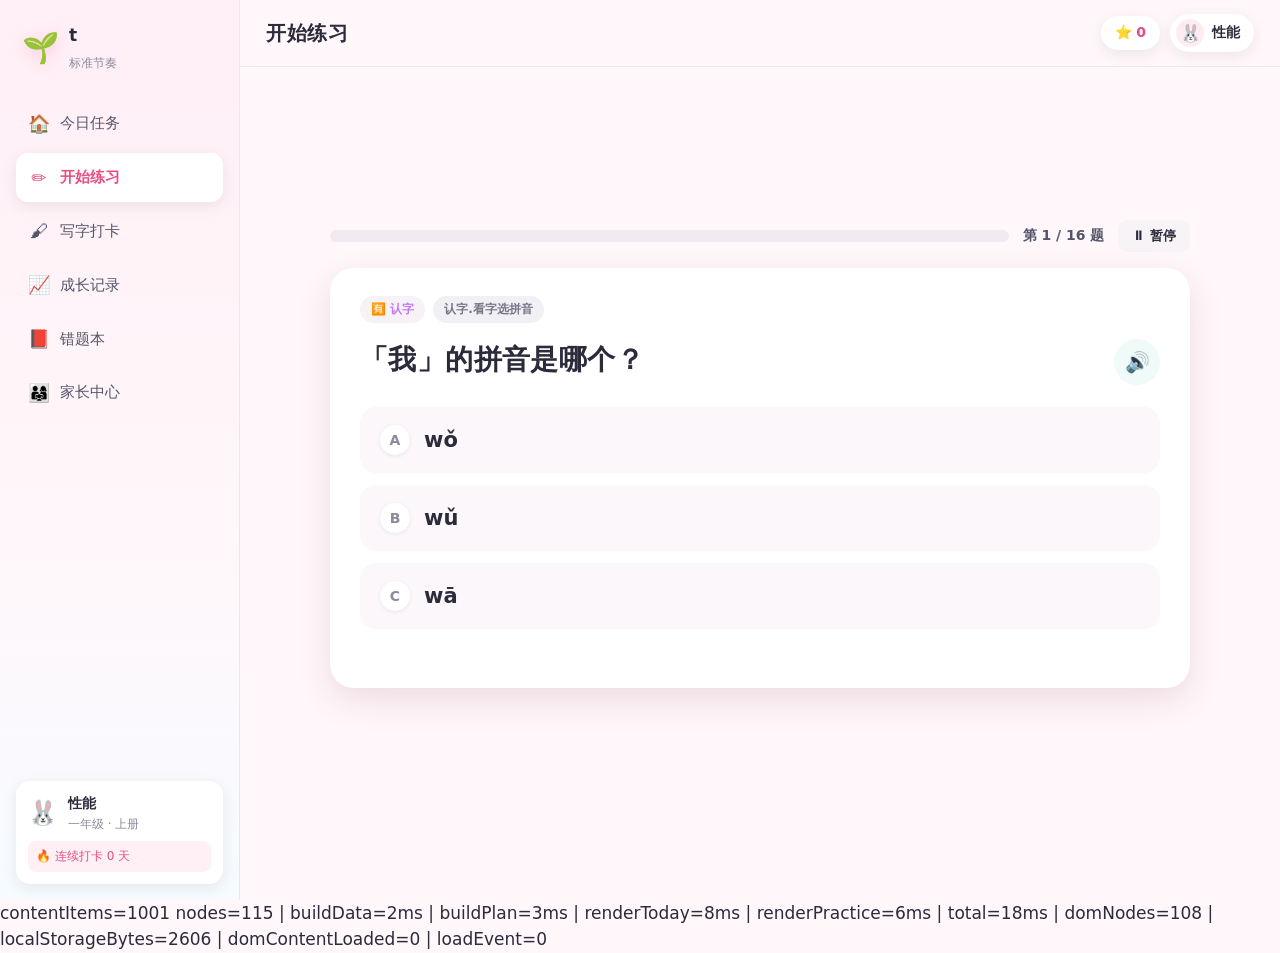
==== tools/perf.html @ 9d0deb40 "feat(S7/S8): 打印扩展、空态兜底、专注模式与自测补全 - 打印：支持错题复习单（#/print?ids=）与指定节点（#/print?node=），错题本/家长中心加入口 - 练习页进入专" ====
<!DOCTYPE html>
<html lang="zh-CN"><head><meta charset="UTF-8"><title>perf</title>
<link rel="stylesheet" href="../assets/css/app.css"></head>
<body>
<div id="app" class="app" hidden>
  <aside class="sidebar"><div class="brand"><span class="brand-emoji">🌱</span><div class="brand-text"><b>t</b><small id="brand-sub"></small></div></div>
  <nav class="side-nav" id="side-nav"></nav><div class="side-kid" id="side-kid"></div></aside>
  <main class="main"><header class="topbar"><div class="topbar-left"><button class="icon-btn only-mobile" id="btn-menu">☰</button><h1 id="page-title">今日任务</h1></div>
  <div class="topbar-right"><div class="star-chip" id="star-chip">⭐</div><button class="kid-chip" id="kid-chip"></button></div></header>
  <div id="view" class="view"></div></main>
  <nav class="bottom-tabs" id="bottom-tabs"></nav>
</div>
<div id="boot" class="boot" hidden></div><div id="modal-root"></div><div id="toast-root" class="toast-root"></div><div id="fx-root" class="fx-root"></div>
<div id="out">running</div>
<script src="../assets/js/util.js"></script>
<script src="../assets/js/store.js"></script>
<script src="../assets/js/schedule.js"></script>
<script src="../assets/js/tts.js"></script>
<script src="../assets/js/task.js"></script>
<script src="../assets/js/charts.js"></script>
<script src="../assets/js/export.js"></script>
<script src="../assets/js/ai.js"></script>
<script src="../content/chars-db.js"></script>
<script src="../content/writing-1a.js"></script>
<script src="../content/yw-1a.js"></script>
<script src="../content/sx-1a.js"></script>
<script src="../assets/js/content.js"></script>
<script src="../assets/js/app.js"></script>
<script src="../assets/js/pages/setup.js"></script>
<script src="../assets/js/pages/today.js"></script>
<script src="../assets/js/pages/practice.js"></script>
<script src="../assets/js/pages/writing.js"></script>
<script src="../assets/js/pages/done.js"></script>
<script src="../assets/js/pages/growth.js"></script>
<script src="../assets/js/pages/mistakes.js"></script>
<script src="../assets/js/pages/parent.js"></script>
<script src="../assets/js/pages/review.js"></script>
<script src="../assets/js/pages/print.js"></script>
<script>
(function(){
  var t0 = performance.now();
  Store.wipeAll();
  Store.kids.add({name:'性能', avatar:'🐰', pace:'standard'});
  var tData = performance.now();
  Task.ensure(U.today());
  var tPlan = performance.now();
  location.hash = '#/today'; App.render();
  var tRender = performance.now();
  location.hash = '#/practice?slot=0'; App.render();
  var tPrac = performance.now();
  var nav = performance.getEntriesByType ? performance.getEntriesByType('navigation')[0] : null;
  var stats = Content.stats();
  var size = 0;
  try { for (var i=0;i<localStorage.length;i++){ var k=localStorage.key(i); if(k.indexOf('wb2_')===0) size += (localStorage.getItem(k)||'').length*2; } } catch(e){}
  var lines = [
    'contentItems=' + (stats.ywItems + stats.sxItems) + ' nodes=' + (stats.ywNodes + stats.sxNodes),
    'buildData=' + (tData-t0).toFixed(0) + 'ms',
    'buildPlan=' + (tPlan-tData).toFixed(0) + 'ms',
    'renderToday=' + (tRender-tPlan).toFixed(0) + 'ms',
    'renderPractice=' + (tPrac-tRender).toFixed(0) + 'ms',
    'total=' + (tPrac-t0).toFixed(0) + 'ms',
    'domNodes=' + document.getElementsByTagName('*').length,
    'localStorageBytes=' + size,
    'domContentLoaded=' + (nav ? nav.domContentLoadedEventEnd.toFixed(0) : '?'),
    'loadEvent=' + (nav ? nav.loadEventEnd.toFixed(0) : '?')
  ];
  document.getElementById('out').textContent = lines.join(' | ');
})();
</script></body></html>
---- assets/css/app.css ----
/* ============================================================
   宝贝每日一练 · 全站样式
   令牌沿用「宝贝学习乐园」，PC 优先，向下适配 iPad / 手机
   ============================================================ */

:root{
  --pink:#FF6B9D;
  --pink-d:#E84E82;
  --blue:#4ECDC4;
  --yellow:#FFE66D;
  --green:#95E67E;
  --purple:#C47AFF;
  --orange:#FFA45B;

  --ink:#2B2B3C;
  --ink-2:#55556A;
  --muted:#8B8B9E;
  --bg:#FFF7FA;
  --bg-2:#FDF2F7;
  --card:#FFFFFF;
  --line:#F2E4EC;

  --sub-chars:var(--purple);
  --sub-pinyin:var(--blue);
  --sub-math:var(--orange);
  --sub-writing:var(--green);

  --r-card:16px;
  --r-btn:12px;
  --shadow:0 4px 15px rgba(0,0,0,.08);
  --shadow-lg:0 12px 32px rgba(150,80,110,.16);

  --fs-body:17px;
  --fs-kid:20px;
  --fs-stem:28px;

  --side-w:240px;
  --font:"PingFang SC","Microsoft YaHei","Hiragino Sans GB","Noto Sans CJK SC",system-ui,-apple-system,"Segoe UI",sans-serif;
  --font-kai:"KaiTi","STKaiti","Kaiti SC","Songti SC",serif;
}

*{box-sizing:border-box;-webkit-tap-highlight-color:transparent}
html,body{margin:0;padding:0}
body{
  font-family:var(--font);
  font-size:var(--fs-body);
  color:var(--ink);
  background:var(--bg);
  line-height:1.55;
  -webkit-font-smoothing:antialiased;
}
button{font-family:inherit;font-size:inherit;cursor:pointer;border:none;background:none;color:inherit}
input,select,textarea{font-family:inherit;font-size:inherit;color:inherit}
h1,h2,h3,h4,p{margin:0}
a{color:var(--pink);text-decoration:none}
img{max-width:100%;display:block}
[hidden]{display:none !important}
::selection{background:rgba(255,107,157,.2)}

/* ---------- 骨架 ---------- */
.app{
  display:grid;
  grid-template-columns:var(--side-w) minmax(0,1fr);
  min-height:100vh;
}
.sidebar{
  position:sticky;top:0;height:100vh;
  display:flex;flex-direction:column;gap:8px;
  padding:22px 16px 16px;
  background:linear-gradient(180deg,#FFEFF6 0%,#FFF7FA 60%,#F6FBFF 100%);
  border-right:1px solid var(--line);
}
.brand{display:flex;align-items:center;gap:10px;padding:0 6px 16px}
.brand-emoji{font-size:30px;filter:drop-shadow(0 4px 8px rgba(255,107,157,.3))}
.brand-text b{display:block;font-size:17px;letter-spacing:.5px}
.brand-text small{color:var(--muted);font-size:12px}
.side-nav{display:flex;flex-direction:column;gap:4px}
.side-nav a{
  display:flex;align-items:center;gap:10px;
  padding:11px 12px;border-radius:12px;color:var(--ink-2);
  font-size:15px;font-weight:500;
  transition:background .15s,color .15s,transform .15s;
}
.side-nav a .ni{font-size:18px;width:22px;text-align:center}
.side-nav a:hover{background:#fff;color:var(--ink)}
.side-nav a.active{background:#fff;color:var(--pink-d);box-shadow:var(--shadow);font-weight:700}
.side-kid{margin-top:auto;background:#fff;border-radius:14px;padding:12px;box-shadow:var(--shadow)}
.side-kid .sk-row{display:flex;align-items:center;gap:10px}
.side-kid .sk-avatar{font-size:24px}
.side-kid .sk-name{font-weight:700;font-size:14px}
.side-kid .sk-meta{font-size:12px;color:var(--muted)}
.side-kid .sk-streak{margin-top:8px;font-size:12px;color:var(--pink-d);background:#FFF0F6;border-radius:8px;padding:6px 8px}

.main{min-width:0;display:flex;flex-direction:column}
.topbar{
  position:sticky;top:0;z-index:20;
  display:flex;align-items:center;justify-content:space-between;gap:12px;
  padding:14px 26px;background:rgba(255,247,250,.9);backdrop-filter:blur(10px);
  border-bottom:1px solid var(--line);
}
.topbar-left{display:flex;align-items:center;gap:10px;min-width:0}
.topbar h1{font-size:20px;font-weight:800;letter-spacing:.5px;white-space:nowrap;overflow:hidden;text-overflow:ellipsis}
.topbar-right{display:flex;align-items:center;gap:10px}
.icon-btn{width:38px;height:38px;border-radius:11px;background:#fff;box-shadow:var(--shadow);font-size:18px;display:grid;place-items:center}
.star-chip{background:#fff;border-radius:999px;padding:6px 14px;font-size:14px;box-shadow:var(--shadow);white-space:nowrap}
.star-chip b{color:var(--pink-d)}
.kid-chip{
  display:flex;align-items:center;gap:8px;background:#fff;border-radius:999px;
  padding:5px 14px 5px 6px;box-shadow:var(--shadow);font-size:14px;font-weight:600;
}
.kid-chip .kc-avatar{width:28px;height:28px;border-radius:50%;display:grid;place-items:center;font-size:17px;background:#FFF0F6}

.view{padding:22px 26px 60px;width:100%;max-width:1160px;margin:0 auto}
.only-mobile{display:none}
.bottom-tabs{display:none}

/* ---------- 通用组件 ---------- */
.card{background:var(--card);border-radius:var(--r-card);box-shadow:var(--shadow);padding:20px}
.card+.card{margin-top:16px}
.card-title{display:flex;align-items:center;justify-content:space-between;gap:10px;margin-bottom:14px}
.card-title h2{font-size:17px;font-weight:800}
.muted{color:var(--muted)}
.small{font-size:13px}
.tiny{font-size:12px}
.center{text-align:center}
.row{display:flex;align-items:center;gap:10px}
.row.wrap{flex-wrap:wrap}
.spacer{flex:1}
.grid{display:grid;gap:14px}
.g2{grid-template-columns:repeat(2,minmax(0,1fr))}
.g3{grid-template-columns:repeat(3,minmax(0,1fr))}
.g4{grid-template-columns:repeat(4,minmax(0,1fr))}

.btn{
  display:inline-flex;align-items:center;justify-content:center;gap:8px;
  padding:12px 20px;border-radius:var(--r-btn);font-weight:700;font-size:16px;
  background:#fff;color:var(--ink);box-shadow:var(--shadow);
  transition:transform .12s,box-shadow .12s,background .15s;
}
.btn:hover{transform:translateY(-1px);box-shadow:var(--shadow-lg)}
.btn:active{transform:translateY(0) scale(.99)}
.btn[disabled]{opacity:.45;cursor:not-allowed;transform:none;box-shadow:var(--shadow)}
.btn-primary{background:linear-gradient(135deg,var(--pink),#FF8FB6);color:#fff}
.btn-blue{background:linear-gradient(135deg,var(--blue),#79DDD6);color:#0C4A46}
.btn-ghost{background:#fff;box-shadow:inset 0 0 0 1.5px var(--line);color:var(--ink-2)}
.btn-danger{background:#FFF0F2;color:#D93A5B;box-shadow:inset 0 0 0 1.5px #FFD6DE}
.btn-lg{padding:18px 30px;font-size:20px;border-radius:18px;min-height:64px}
.btn-sm{padding:7px 14px;font-size:13px;border-radius:10px;box-shadow:none;background:#F7F3F6}
.btn-block{width:100%}

.pill{display:inline-flex;align-items:center;gap:6px;padding:4px 11px;border-radius:999px;font-size:12px;font-weight:700;background:#F6F2F5;color:var(--ink-2)}
.pill.pink{background:#FFEFF5;color:#D6396F}
.pill.blue{background:#E9FAF8;color:#1B857D}
.pill.green{background:#F0FBE9;color:#4E9B37}
.pill.yellow{background:#FFF9DC;color:#A98A00}
.pill.purple{background:#F6EEFF;color:#8A4BD1}
.pill.gray{background:#F1F0F4;color:#77778A}

.field{display:flex;flex-direction:column;gap:6px;margin-bottom:14px}
.field label{font-size:13px;font-weight:700;color:var(--ink-2)}
.field .hint{font-size:12px;color:var(--muted)}
.input,select.input,textarea.input{
  width:100%;padding:11px 13px;border-radius:11px;border:1.5px solid var(--line);
  background:#fff;outline:none;transition:border-color .15s,box-shadow .15s;
}
.input:focus{border-color:var(--pink);box-shadow:0 0 0 3px rgba(255,107,157,.14)}
textarea.input{min-height:84px;resize:vertical}

.switch{display:inline-flex;align-items:center;gap:10px;cursor:pointer;font-size:14px}
.switch input{display:none}
.switch .track{width:44px;height:26px;border-radius:999px;background:#E8E2E8;position:relative;transition:background .18s;flex:none}
.switch .track::after{content:"";position:absolute;top:3px;left:3px;width:20px;height:20px;border-radius:50%;background:#fff;box-shadow:0 2px 5px rgba(0,0,0,.18);transition:transform .18s}
.switch input:checked+.track{background:var(--pink)}
.switch input:checked+.track::after{transform:translateX(18px)}

.seg{display:inline-flex;background:#F4EFF3;border-radius:12px;padding:4px;gap:2px}
.seg button{padding:8px 16px;border-radius:9px;font-size:14px;font-weight:700;color:var(--ink-2)}
.seg button.on{background:#fff;color:var(--pink-d);box-shadow:0 2px 8px rgba(0,0,0,.08)}

.table{width:100%;border-collapse:collapse;font-size:14px}
.table th{text-align:left;font-size:12px;color:var(--muted);font-weight:700;padding:8px 10px;border-bottom:1px solid var(--line)}
.table td{padding:10px;border-bottom:1px solid #F8F3F6}
.table tr:last-child td{border-bottom:none}

.empty{padding:46px 20px;text-align:center;color:var(--muted)}
.empty .e-emoji{font-size:46px;display:block;margin-bottom:10px}

/* ---------- 引导页 ---------- */
.boot{position:fixed;inset:0;display:grid;place-items:center;background:var(--bg);z-index:50}
.boot-inner{text-align:center;color:var(--muted)}
.boot-emoji{font-size:52px;animation:pop .9s ease-in-out infinite alternate}
@keyframes pop{from{transform:scale(.9) rotate(-4deg)}to{transform:scale(1.06) rotate(4deg)}}

.setup-wrap{max-width:720px;margin:0 auto;padding:40px 20px 80px}
.setup-hero{text-align:center;margin-bottom:26px}
.setup-hero .h-emoji{font-size:56px}
.setup-hero h1{font-size:27px;font-weight:800;margin:10px 0 6px}
.setup-hero p{color:var(--muted);font-size:15px}
.steps{display:flex;gap:8px;justify-content:center;margin-bottom:22px}
.steps .dot{width:9px;height:9px;border-radius:50%;background:#EFDCE5}
.steps .dot.on{background:var(--pink);width:24px;border-radius:99px}
.avatar-pick{display:flex;flex-wrap:wrap;gap:8px}
.avatar-pick button{width:46px;height:46px;border-radius:13px;background:#FAF5F8;font-size:24px;display:grid;place-items:center;border:2px solid transparent}
.avatar-pick button.on{border-color:var(--pink);background:#FFF2F7}

/* ---------- 今日任务 ---------- */
.hero{
  position:relative;overflow:hidden;
  background:linear-gradient(135deg,#FFE3EE 0%,#E9F8FF 55%,#F4EFFF 100%);
  border-radius:22px;padding:24px 26px;margin-bottom:18px;box-shadow:var(--shadow);
}
.hero .h-greet{font-size:15px;color:var(--ink-2);font-weight:600}
.hero h2{font-size:26px;font-weight:800;margin:4px 0 10px}
.hero .h-meta{display:flex;flex-wrap:wrap;gap:8px;margin-bottom:16px}
.hero .h-actions{display:flex;flex-wrap:wrap;gap:10px;align-items:center}
.hero .h-decor{position:absolute;right:18px;bottom:-6px;font-size:74px;opacity:.22;pointer-events:none}

.task-grid{display:grid;grid-template-columns:repeat(4,minmax(0,1fr));gap:14px}
.task-card{
  background:#fff;border-radius:var(--r-card);padding:16px 16px 14px;box-shadow:var(--shadow);
  display:flex;flex-direction:column;gap:8px;position:relative;overflow:hidden;
  border-top:4px solid var(--tc,var(--pink));cursor:pointer;transition:transform .14s,box-shadow .14s;
}
.task-card:hover{transform:translateY(-2px);box-shadow:var(--shadow-lg)}
.task-card .tc-emoji{font-size:26px}
.task-card .tc-name{font-weight:800;font-size:16px}
.task-card .tc-sub{font-size:12px;color:var(--muted);min-height:18px}
.task-card .tc-prog{height:7px;border-radius:99px;background:#F4EFF3;overflow:hidden}
.task-card .tc-prog i{display:block;height:100%;background:var(--tc);border-radius:99px;transition:width .3s}
.task-card .tc-num{font-size:12px;color:var(--ink-2);font-weight:700}
.task-card.done{background:#F7FDF4}
.task-card.done::after{content:"✓";position:absolute;top:10px;right:12px;color:var(--green);font-weight:900;font-size:15px}

.session-strip{display:flex;gap:10px;flex-wrap:wrap;margin-top:14px}
.session-chip{
  display:flex;align-items:center;gap:8px;background:#fff;border-radius:14px;padding:10px 14px;
  box-shadow:var(--shadow);font-size:13px;font-weight:700;
}
.session-chip .dot{width:9px;height:9px;border-radius:50%;background:#E4DDE4}
.session-chip.done .dot{background:var(--green)}
.session-chip.now{box-shadow:inset 0 0 0 2px var(--pink),var(--shadow)}
.session-chip .sub{color:var(--muted);font-weight:500}

.decor-bar{display:flex;gap:8px;flex-wrap:wrap;align-items:center}
.decor-item{font-size:26px;filter:grayscale(1);opacity:.35}
.decor-item.on{filter:none;opacity:1}

/* ---------- 练习 ---------- */
.practice-wrap{max-width:860px;margin:0 auto;display:flex;flex-direction:column;justify-content:center;min-height:calc(100vh - 170px)}
.p-head{display:flex;align-items:center;gap:14px;margin-bottom:16px}
.p-head .p-bar{flex:1;height:12px;border-radius:99px;background:#F2EAF0;overflow:hidden}
.p-head .p-bar i{display:block;height:100%;border-radius:99px;background:linear-gradient(90deg,var(--blue),var(--green));transition:width .3s}
.p-head .p-count{font-size:14px;font-weight:800;color:var(--ink-2);white-space:nowrap}

.q-card{
  background:#fff;border-radius:24px;box-shadow:var(--shadow-lg);padding:28px 30px 26px;
  display:flex;flex-direction:column;position:relative;min-height:420px;
}
.q-tag{display:flex;align-items:center;gap:8px;margin-bottom:16px}
.q-stem{font-size:var(--fs-stem);font-weight:800;line-height:1.5;letter-spacing:.4px;display:flex;gap:12px;align-items:flex-start}
.q-stem .stem-text{flex:1}
.speaker{
  width:46px;height:46px;border-radius:50%;background:#EFFAF9;color:#1B857D;
  display:grid;place-items:center;font-size:20px;flex:none;transition:transform .12s,background .15s;
}
.speaker:hover{background:#DDF5F2;transform:scale(1.05)}
.speaker.playing{background:var(--blue);color:#fff}

.q-figure{margin:18px 0 4px;display:flex;flex-wrap:wrap;gap:18px;align-items:center}
.fig-group{display:flex;flex-wrap:wrap;gap:6px;max-width:100%}
.fig-icon{font-size:34px;line-height:1}
.fig-icon.faded{opacity:.28}
.fig-row{display:flex;flex-direction:column;gap:6px}
.fig-row .fig-label{font-size:12px;color:var(--muted);font-weight:700}
.fig-eq{font-size:22px;font-weight:800;color:var(--ink-2)}
.fig-box{display:inline-flex;align-items:center;justify-content:center;min-width:46px;height:46px;border:2.5px dashed #D8CBD4;border-radius:10px;font-size:22px;font-weight:800;padding:0 8px}
.fig-box.filled{border-style:solid;border-color:var(--blue);color:#1B857D}
.fig-tenframe{display:grid;grid-template-columns:repeat(5,1fr);gap:2px;background:#F3EDF1;padding:4px;border-radius:8px}
.fig-tenframe i{width:22px;height:22px;border-radius:4px;background:#fff;display:block}
.fig-tenframe i.on{background:var(--orange)}
.shape-panel{display:flex;gap:14px;flex-wrap:wrap}
.shape-svg{width:76px;height:76px}

.q-options{display:grid;gap:12px;margin-top:22px}
.q-options.cols2{grid-template-columns:1fr 1fr}
.opt{
  display:flex;align-items:center;gap:14px;padding:16px 18px;min-height:64px;
  border-radius:16px;background:#FBF7FA;border:2px solid transparent;
  font-size:21px;font-weight:700;text-align:left;transition:transform .12s,background .15s,border-color .15s;
}
.opt:hover{background:#F6EFF4;transform:translateY(-1px)}
.opt .key{
  width:30px;height:30px;border-radius:50%;background:#fff;color:var(--muted);
  display:grid;place-items:center;font-size:14px;font-weight:800;flex:none;box-shadow:0 1px 4px rgba(0,0,0,.08)
}
.opt.sel{border-color:var(--blue);background:#EEFBFA}
.opt.right{border-color:var(--green);background:#F2FEEC}
.opt.wrong{border-color:var(--orange);background:#FFF4EA;animation:shake .34s}
.opt.dim{opacity:.5}
@keyframes shake{0%,100%{transform:translateX(0)}25%{transform:translateX(-6px)}50%{transform:translateX(6px)}75%{transform:translateX(-3px)}}

.numpad{margin-top:20px;display:flex;flex-direction:column;gap:12px;align-items:center}
.numpad .np-display{
  min-width:170px;height:70px;border-radius:16px;background:#FBF7FA;border:2px solid var(--line);
  display:flex;align-items:center;justify-content:center;gap:6px;font-size:34px;font-weight:800;
}
.numpad .np-display .unit{font-size:18px;color:var(--muted);font-weight:700}
.numpad .np-keys{display:grid;grid-template-columns:repeat(3,74px);gap:9px}
.numpad .np-keys button{
  height:60px;border-radius:14px;background:#fff;box-shadow:var(--shadow);font-size:24px;font-weight:800;
  transition:transform .1s,background .12s;
}
.numpad .np-keys button:active{transform:scale(.96);background:#F6F1F4}
.numpad .np-keys button.fn{font-size:15px;color:var(--ink-2);background:#F7F2F6;box-shadow:none}
.numpad .np-keys button.ok{background:linear-gradient(135deg,var(--green),#B6EF9E);color:#2C6B19;grid-column:span 1}

.feedback{margin-top:18px;border-radius:16px;padding:14px 18px;font-size:16px;font-weight:600;display:flex;gap:12px;align-items:flex-start}
.feedback.ok{background:#F1FDEC;color:#3C7A26;box-shadow:inset 0 0 0 1.5px #CDEFBC}
.feedback.no{background:#FFF6EC;color:#9A5B14;box-shadow:inset 0 0 0 1.5px #FFDDB8}
.feedback .fb-emoji{font-size:22px;line-height:1.2}
.feedback .fb-explain{font-weight:500;color:var(--ink-2);font-size:14px;margin-top:4px}
.feedback .fb-src{font-size:12px;color:var(--muted);margin-top:4px}

.q-foot{margin-top:auto;padding-top:18px;display:flex;gap:12px;align-items:center}
.q-foot .btn{min-width:150px}

/* 星星飞入 */
.fx-root{position:fixed;inset:0;pointer-events:none;z-index:80;overflow:hidden}
.fly-star{position:absolute;font-size:26px;animation:fly 1s ease-out forwards}
@keyframes fly{
  0%{opacity:1;transform:translate(0,0) scale(.6) rotate(0)}
  70%{opacity:1}
  100%{opacity:0;transform:translate(var(--dx),var(--dy)) scale(1.25) rotate(22deg)}
}

/* ---------- 写字 ---------- */
.write-grid{display:grid;grid-template-columns:repeat(auto-fill,minmax(230px,1fr));gap:16px}
.char-card{background:#fff;border-radius:18px;box-shadow:var(--shadow);padding:16px;text-align:center}
.tian{
  position:relative;width:170px;height:170px;margin:0 auto 10px;border:2px solid #F0B8CC;border-radius:6px;
  background:
    linear-gradient(to right,transparent calc(50% - .8px),#F3B7C9 calc(50% - .8px),#F3B7C9 calc(50% + .8px),transparent calc(50% + .8px)),
    linear-gradient(to bottom,transparent calc(50% - .8px),#F3B7C9 calc(50% - .8px),#F3B7C9 calc(50% + .8px),transparent calc(50% + .8px));
}
.tian::after{
  content:"";position:absolute;inset:0;
  background:
    linear-gradient(45deg,transparent calc(50% - .5px),#FADCE7 calc(50% - .5px),#FADCE7 calc(50% + .5px),transparent calc(50% + .5px)),
    linear-gradient(-45deg,transparent calc(50% - .5px),#FADCE7 calc(50% - .5px),#FADCE7 calc(50% + .5px),transparent calc(50% + .5px));
  opacity:.8;
}
.tian .glyph{
  position:absolute;inset:0;display:grid;place-items:center;
  font-family:var(--font-kai);font-size:132px;line-height:1;color:#3A3A4C;z-index:1;
}
.tian .glyph.ghost{color:#EFDDE6}
.tian.small{width:96px;height:96px}
.tian.small .glyph{font-size:74px}
.tian.mid{width:120px;height:120px}
.tian.mid .glyph{font-size:92px}
.char-meta{font-size:13px;color:var(--ink-2)}
.char-meta b{color:var(--pink-d)}
.char-words{font-size:12px;color:var(--muted);margin-top:2px}
.stroke-list{display:flex;flex-wrap:wrap;gap:4px;justify-content:center;margin-top:6px}
.stroke-list span{font-size:11px;background:#F6F1F4;border-radius:6px;padding:2px 6px;color:var(--ink-2)}

.upload-zone{
  border:2px dashed #EFCADB;border-radius:18px;background:#FFFBFD;padding:26px;text-align:center;
  transition:background .15s,border-color .15s;
}
.upload-zone:hover{background:#FFF5FA;border-color:var(--pink)}
.upload-zone .u-emoji{font-size:40px}
.upload-zone p{font-size:14px;color:var(--muted);margin-top:6px}
.shot-thumb{position:relative;border-radius:16px;overflow:hidden;box-shadow:var(--shadow);max-width:420px}
.shot-thumb img{width:100%}
.shot-thumb .rm{position:absolute;top:8px;right:8px;background:rgba(0,0,0,.5);color:#fff;width:30px;height:30px;border-radius:50%;font-size:14px}

/* ---------- 完成页 ---------- */
.done-wrap{max-width:640px;margin:0 auto;text-align:center;padding-top:20px}
.done-emoji{font-size:78px;animation:pop .8s ease-in-out infinite alternate}
.done-wrap h2{font-size:28px;font-weight:800;margin:10px 0 6px}
.done-stars{display:flex;justify-content:center;gap:6px;font-size:34px;margin:16px 0}
.done-stats{display:grid;grid-template-columns:repeat(3,1fr);gap:12px;margin:22px 0}
.done-stats .ds{background:#fff;border-radius:16px;padding:14px;box-shadow:var(--shadow)}
.done-stats .ds b{display:block;font-size:24px;color:var(--pink-d)}
.done-stats .ds span{font-size:12px;color:var(--muted)}

/* ---------- 成长 ---------- */
.stat-row{display:grid;grid-template-columns:repeat(4,minmax(0,1fr));gap:14px;margin-bottom:16px}
.stat-box{background:#fff;border-radius:16px;padding:16px;box-shadow:var(--shadow)}
.stat-box .sb-label{font-size:12px;color:var(--muted);font-weight:700}
.stat-box .sb-value{font-size:26px;font-weight:800;margin-top:4px}
.stat-box .sb-sub{font-size:12px;color:var(--muted)}

.cal{display:grid;grid-template-columns:repeat(7,1fr);gap:7px;max-width:580px;margin:0 auto}
.cal .cd-head{font-size:12px;color:var(--muted);text-align:center;font-weight:700;padding-bottom:2px}
  .cal .cd{
  aspect-ratio:1/1;border-radius:10px;background:#F5F0F3;display:flex;flex-direction:column;
  align-items:center;justify-content:center;font-size:12px;color:var(--muted);position:relative;
}
.cal .cd.blank{background:transparent}
.cal .cd.full{background:#CDEFC0;color:#356B23;font-weight:800}
.cal .cd.part{background:#FFF0C2;color:#8A6E00;font-weight:700}
.cal .cd.miss{background:#FBE9EF;color:#C05880}
.cal .cd.makeup{background:#DCEEFF;color:#24628F;font-weight:700}
.cal .cd.today{outline:2px solid var(--pink);outline-offset:1px}
.cal .cd .cd-n{font-size:13px}
.cal .cd .cd-d{font-size:9px;opacity:.8;line-height:1}

.legend{display:flex;flex-wrap:wrap;gap:12px;font-size:12px;color:var(--muted);margin-top:12px}
.legend i{display:inline-block;width:12px;height:12px;border-radius:4px;margin-right:5px;vertical-align:-1px}

.chart-box{position:relative;width:100%}
.chart-box svg{width:100%;display:block}
.radar-legend{display:flex;flex-wrap:wrap;gap:14px;font-size:12px;color:var(--ink-2);justify-content:center;margin-top:8px}

.badges{display:flex;flex-wrap:wrap;gap:12px}
.badge-item{
  width:96px;text-align:center;background:#fff;border-radius:16px;padding:12px 6px;box-shadow:var(--shadow);
  filter:grayscale(1);opacity:.45;
}
.badge-item.on{filter:none;opacity:1;background:linear-gradient(180deg,#FFFBEA,#fff)}
.badge-item .b-emoji{font-size:30px}
.badge-item .b-name{font-size:12px;font-weight:700;margin-top:4px}
.badge-item .b-desc{font-size:10px;color:var(--muted)}

/* 错题 */
.mistake-group{border-radius:16px;background:#fff;box-shadow:var(--shadow);padding:16px;margin-bottom:14px}
.mistake-group h3{font-size:15px;font-weight:800;margin-bottom:10px;display:flex;gap:8px;align-items:center}
.mistake-item{padding:10px 0;border-bottom:1px dashed #F2E7ED;font-size:14px}
.mistake-item:last-child{border-bottom:none}
.mistake-item .mi-stem{font-weight:600}
.mistake-item .mi-meta{font-size:12px;color:var(--muted);margin-top:3px}

/* ---------- 家长中心 ---------- */
.parent-tabs{display:flex;gap:6px;flex-wrap:wrap;margin-bottom:16px}
.parent-tabs button{padding:9px 16px;border-radius:11px;font-size:14px;font-weight:700;background:#fff;color:var(--ink-2);box-shadow:var(--shadow)}
.parent-tabs button.on{background:var(--ink);color:#fff}
.kv{display:grid;grid-template-columns:120px 1fr;gap:8px 14px;font-size:14px}
.kv .k{color:var(--muted);font-weight:700;font-size:13px}

.review-list{display:grid;gap:12px}
.review-row{display:flex;gap:14px;align-items:center;background:#fff;border-radius:16px;box-shadow:var(--shadow);padding:12px}
.review-row .rr-thumb{width:78px;height:78px;border-radius:12px;background:#F4EFF3;overflow:hidden;flex:none;display:grid;place-items:center;font-size:24px;color:var(--muted)}
.review-row .rr-thumb img{width:100%;height:100%;object-fit:cover}
.review-row .rr-main{flex:1;min-width:0}
.review-row .rr-title{font-weight:800;font-size:15px}
.review-row .rr-sub{font-size:12px;color:var(--muted)}
.badge-dot{background:var(--pink);color:#fff;border-radius:999px;font-size:11px;padding:1px 7px;font-weight:800}

.score-row{display:flex;align-items:center;gap:12px;padding:10px 0;border-bottom:1px dashed #F2E7ED}
.score-row .sr-name{width:96px;font-size:14px;font-weight:700}
.stars-pick{display:flex;gap:4px}
.stars-pick button{font-size:26px;filter:grayscale(1);opacity:.4;transition:transform .12s,filter .12s}
.stars-pick button.on{filter:none;opacity:1;transform:scale(1.06)}
.chips{display:flex;flex-wrap:wrap;gap:8px}
.chips button{padding:7px 13px;border-radius:999px;background:#F7F2F6;font-size:13px;color:var(--ink-2);font-weight:600}
.chips button:hover{background:#F1E8EE}

/* ---------- 弹层 ---------- */
.modal-mask{position:fixed;inset:0;background:rgba(40,25,36,.42);z-index:90;display:grid;place-items:center;padding:20px;animation:fade .16s}
@keyframes fade{from{opacity:0}to{opacity:1}}
.modal{background:#fff;border-radius:22px;box-shadow:0 24px 60px rgba(60,30,50,.28);width:min(560px,100%);max-height:88vh;overflow:auto;padding:24px;animation:rise .2s}
@keyframes rise{from{transform:translateY(10px);opacity:.6}to{transform:none;opacity:1}}
.modal h3{font-size:19px;font-weight:800;margin-bottom:6px}
.modal .m-desc{font-size:14px;color:var(--muted);margin-bottom:16px}
.modal-foot{display:flex;gap:10px;justify-content:flex-end;margin-top:18px}
.pin-inputs{display:flex;gap:10px;justify-content:center;margin:8px 0 4px}
.pin-inputs input{
  width:52px;height:62px;text-align:center;font-size:26px;font-weight:800;border-radius:14px;
  border:2px solid var(--line);background:#FBF7FA;outline:none;
}
.pin-inputs input:focus{border-color:var(--pink);background:#fff}

.toast-root{position:fixed;left:50%;bottom:34px;transform:translateX(-50%);z-index:120;display:flex;flex-direction:column;gap:8px;align-items:center;pointer-events:none}
.toast{background:rgba(43,43,60,.94);color:#fff;padding:11px 20px;border-radius:999px;font-size:14px;box-shadow:0 10px 26px rgba(0,0,0,.22);animation:toastin .22s}
.toast.ok{background:rgba(76,160,58,.96)}
.toast.no{background:rgba(214,90,60,.96)}
@keyframes toastin{from{opacity:0;transform:translateY(8px)}to{opacity:1;transform:none}}

/* ---------- 响应式 ---------- */
@media (max-width:1100px){
  .task-grid{grid-template-columns:repeat(2,minmax(0,1fr))}
  .stat-row{grid-template-columns:repeat(2,minmax(0,1fr))}
}
@media (max-width:860px){
  .app{grid-template-columns:1fr}
  .sidebar{
    position:fixed;top:0;left:0;bottom:0;width:250px;z-index:40;
    transform:translateX(-102%);transition:transform .22s;box-shadow:0 0 40px rgba(0,0,0,.2);
  }
  .sidebar.open{transform:none}
  .topbar{padding:12px 16px}
  .view{padding:16px 14px 90px}
  .only-mobile{display:grid}
  .bottom-tabs{
    display:grid;grid-template-columns:repeat(4,1fr);
    position:fixed;left:0;right:0;bottom:0;z-index:30;
    background:rgba(255,255,255,.96);backdrop-filter:blur(10px);
    border-top:1px solid var(--line);padding:6px 4px calc(6px + env(safe-area-inset-bottom));
  }
  .bottom-tabs a{
    display:flex;flex-direction:column;align-items:center;gap:2px;padding:6px 2px;
    font-size:11px;color:var(--muted);font-weight:700;border-radius:10px;
  }
  .bottom-tabs a .ni{font-size:20px}
  .bottom-tabs a.active{color:var(--pink-d);background:#FFF2F7}
  body.focus-mode .bottom-tabs{display:none}
  body.focus-mode .view{padding-bottom:24px}
  .star-chip{padding:5px 11px;font-size:13px}
  .kid-chip{padding:4px 10px 4px 4px;font-size:13px}
  .hero{padding:20px 18px}
  .hero h2{font-size:22px}
  .hero .h-decor{font-size:54px;opacity:.18}
  .q-card{padding:20px 16px}
  .q-stem{font-size:23px}
  .opt{font-size:18px;padding:13px 14px;min-height:58px}
  .q-options.cols2{grid-template-columns:1fr}
  .q-foot .btn{flex:1;min-width:0}
  .numpad .np-keys{grid-template-columns:repeat(3,64px)}
  .numpad .np-keys button{height:54px}
  .g3,.g4{grid-template-columns:repeat(2,minmax(0,1fr))}
  .done-stats{grid-template-columns:repeat(3,1fr)}
  .write-grid{grid-template-columns:repeat(auto-fill,minmax(160px,1fr))}
  .tian{width:132px;height:132px}
  .tian .glyph{font-size:104px}
}
@media (max-width:420px){
  .task-grid{grid-template-columns:1fr}
  .session-strip{flex-direction:column}
  .g2,.g3,.g4{grid-template-columns:1fr}
  .kv{grid-template-columns:96px 1fr}
}

/* ---------- 打印 ---------- */
.print-sheet{background:#fff;color:#111;padding:8mm;width:210mm;margin:0 auto;box-shadow:0 0 0 1px #eee}
@media print{
  body{background:#fff}
  .sidebar,.topbar,.bottom-tabs,.no-print,#toast-root{display:none !important}
  .app{display:block}
  .view{padding:0;max-width:none}
  .print-sheet{box-shadow:none;padding:0;width:auto}
  @page{size:A4;margin:12mm}
}

/* ---------- 打印练习单 ---------- */
.pr-head{border-bottom:2px solid #333;padding-bottom:8px;margin-bottom:12px}
.pr-title{font-size:19px;font-weight:800;letter-spacing:1px}
.pr-meta{font-size:12px;color:#555;margin-top:4px}
.pr-section{font-size:14px;font-weight:800;margin:14px 0 8px;padding-left:8px;border-left:4px solid #FF6B9D;color:#222}
.pr-item{margin:0 0 9px;page-break-inside:avoid;break-inside:avoid}
.pr-stem{font-size:13.5px;line-height:1.7;display:flex;gap:6px}
.pr-no{font-weight:800;color:#C2185B;min-width:18px}
.pr-opts{display:flex;flex-wrap:wrap;gap:4px 18px;margin:3px 0 0 24px;font-size:13px;color:#111}
.pr-opt{white-space:nowrap}
.pr-answer{margin:2px 0 0 24px;font-size:13px;display:flex;align-items:center;gap:6px}
.pr-blank{display:inline-block;width:64px;border-bottom:1.5px solid #333;height:16px}
.pr-fig{margin:4px 0 2px 20px !important;gap:10px !important}
.pr-fig .fig-icon{font-size:22px !important}
.pr-fig .shape-svg{width:46px !important;height:46px !important}
.pr-fig .fig-tenframe i{width:14px !important;height:14px !important}
.pr-fig .fig-row .fig-label{font-size:10px !important}
.pr-write-row{display:flex;align-items:center;gap:6px;margin-bottom:6px;page-break-inside:avoid}
.pr-write-label{width:44px;text-align:center}
.pr-tian{
  width:56px;height:56px;border:1.2px solid #E75480;position:relative;border-radius:2px;
  background:
    linear-gradient(to right,transparent calc(50% - .4px),#F3B7C9 calc(50% - .4px),#F3B7C9 calc(50% + .4px),transparent calc(50% + .4px)),
    linear-gradient(to bottom,transparent calc(50% - .4px),#F3B7C9 calc(50% - .4px),#F3B7C9 calc(50% + .4px),transparent calc(50% + .4px));
}
.pr-tian::after{
  content:"";position:absolute;inset:0;
  background:
    linear-gradient(45deg,transparent calc(50% - .3px),#FADCE7 calc(50% - .3px),#FADCE7 calc(50% + .3px),transparent calc(50% + .3px)),
    linear-gradient(-45deg,transparent calc(50% - .3px),#FADCE7 calc(50% - .3px),#FADCE7 calc(50% + .3px),transparent calc(50% + .3px));
}
.pr-tian.trace{background-color:#FFF6FA}
.pr-glyph{
  position:absolute;inset:0;display:grid;place-items:center;
  font-family:var(--font-kai);font-size:42px;color:#E7C3D2;z-index:1;
}
.pr-foot{display:flex;justify-content:space-between;font-size:11px;color:#666;margin-top:14px;border-top:1px dashed #bbb;padding-top:8px}
@media print{
  .pr-item{margin-bottom:7px}
  .pr-section{margin:10px 0 6px}
}
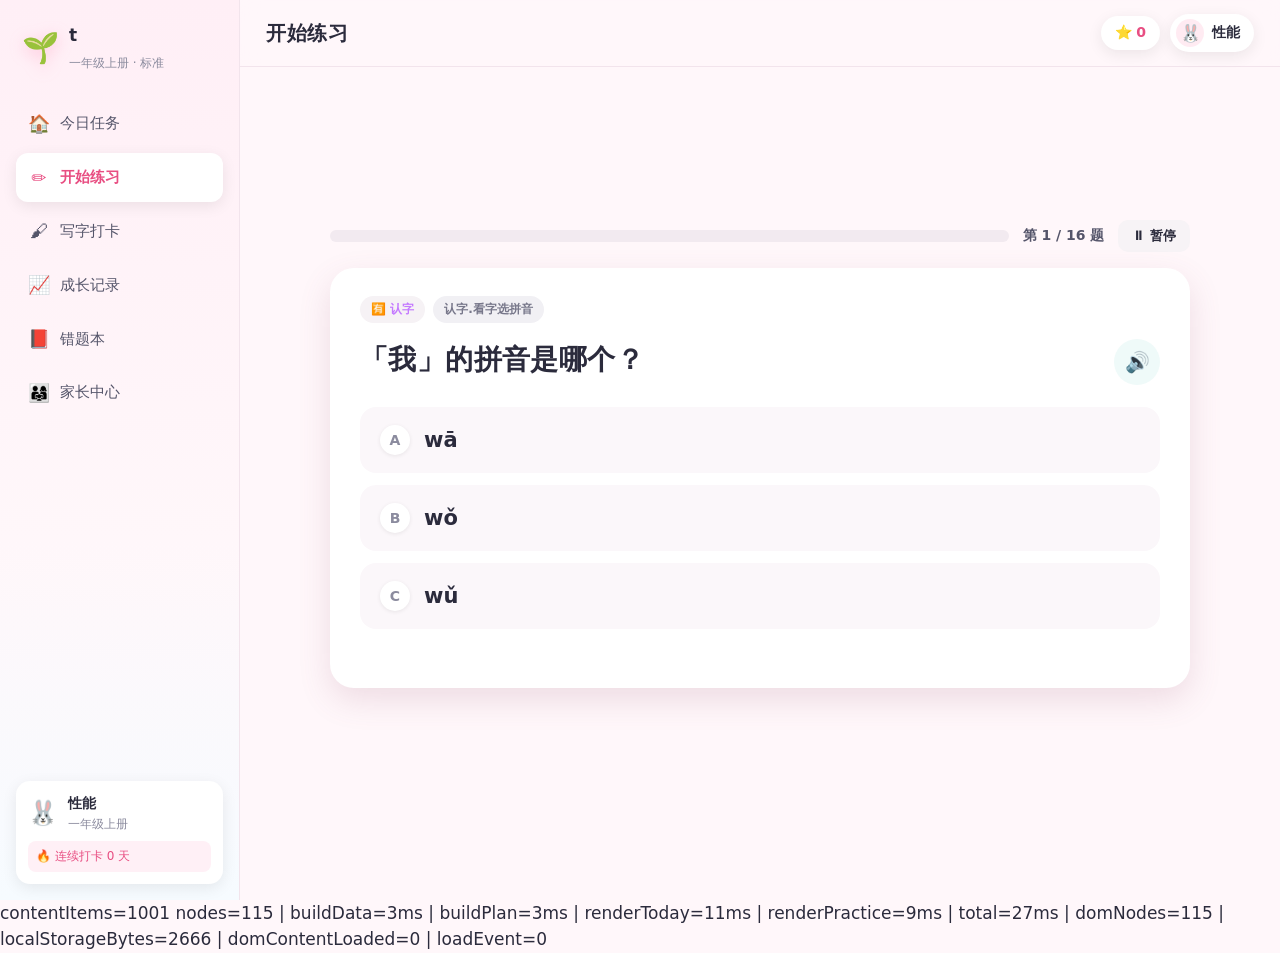
==== commit 35779ee7: "feat(S9): 一年级下册内容 + 多册次架构 内容 - 语文一下：8 单元 / 67 节点 / 737 题；数学一下：8 单元 / 45 节点 / 225 题 - 下册字库新增 260 字（总 " ====
--- a/tools/perf.html
+++ b/tools/perf.html
@@ -1,69 +1,76 @@
-<!DOCTYPE html>
-<html lang="zh-CN"><head><meta charset="UTF-8"><title>perf</title>
-<link rel="stylesheet" href="../assets/css/app.css"></head>
-<body>
-<div id="app" class="app" hidden>
-  <aside class="sidebar"><div class="brand"><span class="brand-emoji">🌱</span><div class="brand-text"><b>t</b><small id="brand-sub"></small></div></div>
-  <nav class="side-nav" id="side-nav"></nav><div class="side-kid" id="side-kid"></div></aside>
-  <main class="main"><header class="topbar"><div class="topbar-left"><button class="icon-btn only-mobile" id="btn-menu">☰</button><h1 id="page-title">今日任务</h1></div>
-  <div class="topbar-right"><div class="star-chip" id="star-chip">⭐</div><button class="kid-chip" id="kid-chip"></button></div></header>
-  <div id="view" class="view"></div></main>
-  <nav class="bottom-tabs" id="bottom-tabs"></nav>
-</div>
-<div id="boot" class="boot" hidden></div><div id="modal-root"></div><div id="toast-root" class="toast-root"></div><div id="fx-root" class="fx-root"></div>
-<div id="out">running</div>
-<script src="../assets/js/util.js"></script>
-<script src="../assets/js/store.js"></script>
-<script src="../assets/js/schedule.js"></script>
-<script src="../assets/js/tts.js"></script>
-<script src="../assets/js/task.js"></script>
-<script src="../assets/js/charts.js"></script>
-<script src="../assets/js/export.js"></script>
-<script src="../assets/js/ai.js"></script>
-<script src="../content/chars-db.js"></script>
-<script src="../content/writing-1a.js"></script>
-<script src="../content/yw-1a.js"></script>
-<script src="../content/sx-1a.js"></script>
-<script src="../assets/js/content.js"></script>
-<script src="../assets/js/app.js"></script>
-<script src="../assets/js/pages/setup.js"></script>
-<script src="../assets/js/pages/today.js"></script>
-<script src="../assets/js/pages/practice.js"></script>
-<script src="../assets/js/pages/writing.js"></script>
-<script src="../assets/js/pages/done.js"></script>
-<script src="../assets/js/pages/growth.js"></script>
-<script src="../assets/js/pages/mistakes.js"></script>
-<script src="../assets/js/pages/parent.js"></script>
-<script src="../assets/js/pages/review.js"></script>
-<script src="../assets/js/pages/print.js"></script>
-<script>
-(function(){
-  var t0 = performance.now();
-  Store.wipeAll();
-  Store.kids.add({name:'性能', avatar:'🐰', pace:'standard'});
-  var tData = performance.now();
-  Task.ensure(U.today());
-  var tPlan = performance.now();
-  location.hash = '#/today'; App.render();
-  var tRender = performance.now();
-  location.hash = '#/practice?slot=0'; App.render();
-  var tPrac = performance.now();
-  var nav = performance.getEntriesByType ? performance.getEntriesByType('navigation')[0] : null;
-  var stats = Content.stats();
-  var size = 0;
-  try { for (var i=0;i<localStorage.length;i++){ var k=localStorage.key(i); if(k.indexOf('wb2_')===0) size += (localStorage.getItem(k)||'').length*2; } } catch(e){}
-  var lines = [
-    'contentItems=' + (stats.ywItems + stats.sxItems) + ' nodes=' + (stats.ywNodes + stats.sxNodes),
-    'buildData=' + (tData-t0).toFixed(0) + 'ms',
-    'buildPlan=' + (tPlan-tData).toFixed(0) + 'ms',
-    'renderToday=' + (tRender-tPlan).toFixed(0) + 'ms',
-    'renderPractice=' + (tPrac-tRender).toFixed(0) + 'ms',
-    'total=' + (tPrac-t0).toFixed(0) + 'ms',
-    'domNodes=' + document.getElementsByTagName('*').length,
-    'localStorageBytes=' + size,
-    'domContentLoaded=' + (nav ? nav.domContentLoadedEventEnd.toFixed(0) : '?'),
-    'loadEvent=' + (nav ? nav.loadEventEnd.toFixed(0) : '?')
-  ];
-  document.getElementById('out').textContent = lines.join(' | ');
-})();
-</script></body></html>
+<!DOCTYPE html>
+<html lang="zh-CN"><head><meta charset="UTF-8"><title>perf</title>
+<link rel="stylesheet" href="../assets/css/app.css"></head>
+<body>
+<div id="app" class="app" hidden>
+  <aside class="sidebar"><div class="brand"><span class="brand-emoji">🌱</span><div class="brand-text"><b>t</b><small id="brand-sub"></small></div></div>
+  <nav class="side-nav" id="side-nav"></nav><div class="side-kid" id="side-kid"></div></aside>
+  <main class="main"><header class="topbar"><div class="topbar-left"><button class="icon-btn only-mobile" id="btn-menu">☰</button><h1 id="page-title">今日任务</h1></div>
+  <div class="topbar-right"><div class="star-chip" id="star-chip">⭐</div><button class="kid-chip" id="kid-chip"></button></div></header>
+  <div id="view" class="view"></div></main>
+  <nav class="bottom-tabs" id="bottom-tabs"></nav>
+</div>
+<div id="boot" class="boot" hidden></div><div id="modal-root"></div><div id="toast-root" class="toast-root"></div><div id="fx-root" class="fx-root"></div>
+<div id="out">running</div>
+<script src="../assets/js/util.js"></script>
+<script src="../assets/js/store.js"></script>
+<script src="../assets/js/schedule.js"></script>
+<script src="../assets/js/tts.js"></script>
+<script src="../assets/js/task.js"></script>
+<script src="../assets/js/charts.js"></script>
+<script src="../assets/js/export.js"></script>
+<script src="../assets/js/ai.js"></script>
+<script src="../content/chars-db.js"></script>
+<script src="../content/chars-db-1b.js"></script>
+<script src="../content/py-presets.js"></script>
+<script src="../content/yw-builder.js"></script>
+<script src="../content/sx-builder.js"></script>
+<script src="../content/writing-1a.js"></script>
+<script src="../content/writing-1b.js"></script>
+<script src="../content/yw-1a.js"></script>
+<script src="../content/yw-1b.js"></script>
+<script src="../content/sx-1a.js"></script>
+<script src="../content/sx-1b.js"></script>
+<script src="../assets/js/content.js"></script>
+<script src="../assets/js/app.js"></script>
+<script src="../assets/js/pages/setup.js"></script>
+<script src="../assets/js/pages/today.js"></script>
+<script src="../assets/js/pages/practice.js"></script>
+<script src="../assets/js/pages/writing.js"></script>
+<script src="../assets/js/pages/done.js"></script>
+<script src="../assets/js/pages/growth.js"></script>
+<script src="../assets/js/pages/mistakes.js"></script>
+<script src="../assets/js/pages/parent.js"></script>
+<script src="../assets/js/pages/review.js"></script>
+<script src="../assets/js/pages/print.js"></script>
+<script>
+(function(){
+  var t0 = performance.now();
+  Store.wipeAll();
+  Store.kids.add({name:'性能', avatar:'🐰', pace:'standard'});
+  var tData = performance.now();
+  Task.ensure(U.today());
+  var tPlan = performance.now();
+  location.hash = '#/today'; App.render();
+  var tRender = performance.now();
+  location.hash = '#/practice?slot=0'; App.render();
+  var tPrac = performance.now();
+  var nav = performance.getEntriesByType ? performance.getEntriesByType('navigation')[0] : null;
+  var stats = Content.stats();
+  var size = 0;
+  try { for (var i=0;i<localStorage.length;i++){ var k=localStorage.key(i); if(k.indexOf('wb2_')===0) size += (localStorage.getItem(k)||'').length*2; } } catch(e){}
+  var lines = [
+    'contentItems=' + (stats.ywItems + stats.sxItems) + ' nodes=' + (stats.ywNodes + stats.sxNodes),
+    'buildData=' + (tData-t0).toFixed(0) + 'ms',
+    'buildPlan=' + (tPlan-tData).toFixed(0) + 'ms',
+    'renderToday=' + (tRender-tPlan).toFixed(0) + 'ms',
+    'renderPractice=' + (tPrac-tRender).toFixed(0) + 'ms',
+    'total=' + (tPrac-t0).toFixed(0) + 'ms',
+    'domNodes=' + document.getElementsByTagName('*').length,
+    'localStorageBytes=' + size,
+    'domContentLoaded=' + (nav ? nav.domContentLoadedEventEnd.toFixed(0) : '?'),
+    'loadEvent=' + (nav ? nav.loadEventEnd.toFixed(0) : '?')
+  ];
+  document.getElementById('out').textContent = lines.join(' | ');
+})();
+</script></body></html>
